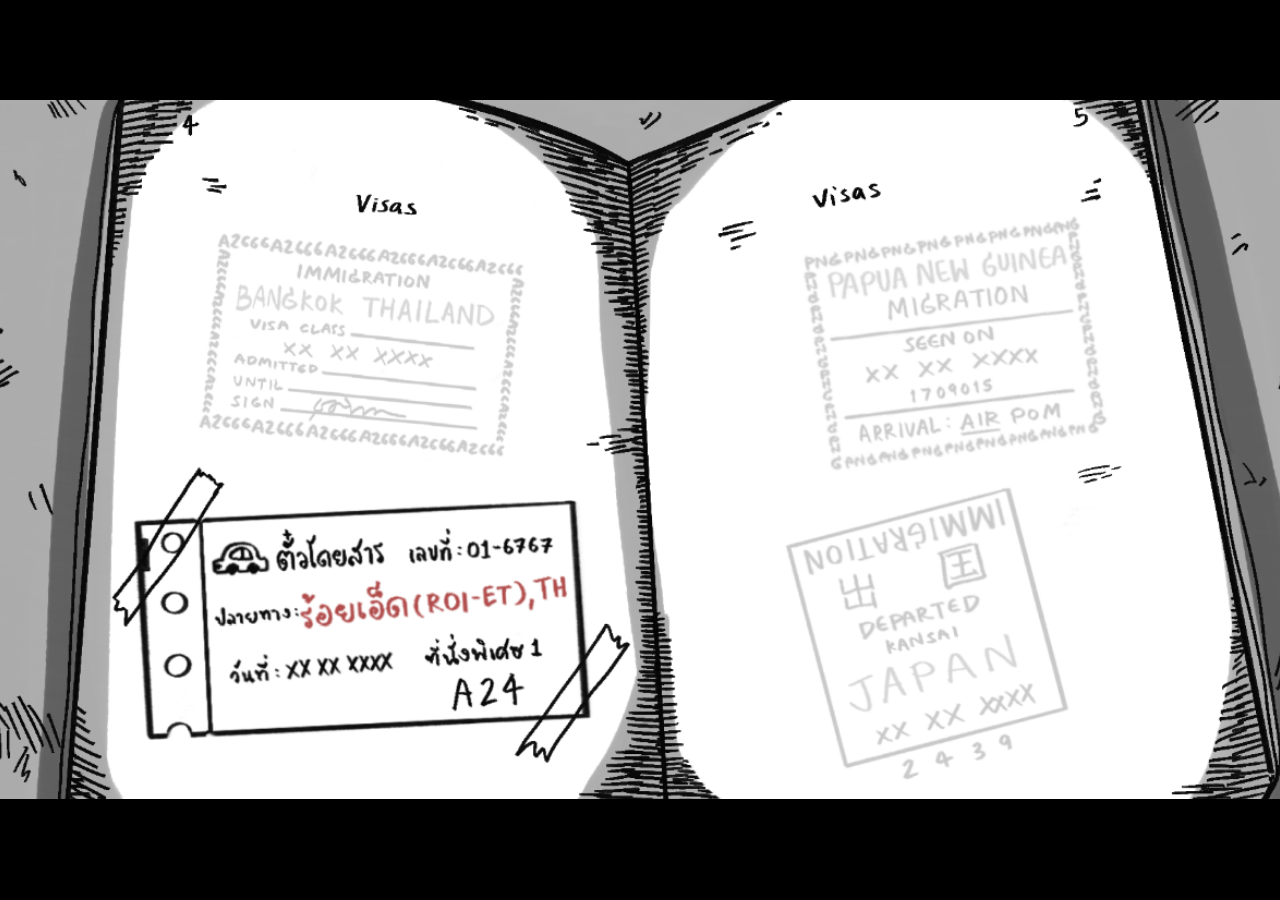
==== lobby.html @ 1dbfaedb "Add brush-stroke UI, camera motion and mobile support Replace the rounded dialog card with original " ====
<!doctype html>
<html lang="th">
<head>
<meta charset="utf-8">
<meta name="viewport" content="width=device-width, initial-scale=1, viewport-fit=cover, maximum-scale=1">
<meta name="color-scheme" content="light">
<title>Ways to Remain — Lobby</title>
<link rel="preconnect" href="https://fonts.googleapis.com">
<link rel="preconnect" href="https://fonts.gstatic.com" crossorigin>
<link rel="stylesheet" href="./css/base.css">
<link rel="stylesheet" href="./css/mobile.css">
<link rel="stylesheet" href="./css/lobby.css">
</head>
<body>

<div class="lobby">
  <div class="camera" id="camera">
    <div class="board" id="board">
      <img class="board__bg" src="./assets/lobby/passport.png" alt="หนังสือเดินทาง">

      <!-- data-focus-x/y = จุดที่กล้องจะแพนเข้าไปหา (% ของกระดาน) -->
      <button class="card card--ticket card--live" type="button"
              data-focus-x="30.71" data-focus-y="71.67"
              data-goto="./stages/roi-et.html"
              data-label="ร้อยเอ็ด — Roi Et, TH">
        <img src="./assets/lobby/ticket-roiet.png" alt="ตั๋วโดยสาร ปลายทาง ร้อยเอ็ด">
      </button>

      <div class="card card--bangkok card--locked"><img src="./assets/lobby/stamp-bangkok.png" alt=""></div>
      <div class="card card--png     card--locked"><img src="./assets/lobby/stamp-png.png"     alt=""></div>
      <div class="card card--japan   card--locked"><img src="./assets/lobby/stamp-japan.png"   alt=""></div>
    </div>
  </div>

  <div class="hint" id="hint"></div>
</div>

<script src="./js/core/touch.js"></script>
<script src="./js/core/transition.js"></script>
<script src="./js/core/parallax.js"></script>
<script src="./js/screens/lobby.js"></script>
</body>
</html>
---- css/base.css ----
@import url('https://fonts.googleapis.com/css2?family=Playpen+Sans+Thai:wght@100..800&display=swap');

:root {
  /* Opt out of Chrome's auto dark mode on Android, which otherwise inverts the
     greyscale artwork. The game supplies its own palette. */
  color-scheme: light;

  --ink:   #15130f;
  --paper: #d9d6ce;
  --void:  #000000;
  --ease:  cubic-bezier(.22,.61,.36,1);
  --font:  'Playpen Sans Thai', system-ui, sans-serif;
}

* { margin: 0; padding: 0; box-sizing: border-box; }

html, body {
  width: 100%; height: var(--app-h, 100%);
  overscroll-behavior: none;
  -webkit-tap-highlight-color: transparent;
  touch-action: manipulation;
  background: var(--void);
  font-family: var(--font);
  color: var(--ink);
  overflow: hidden;
  -webkit-font-smoothing: antialiased;
}

img { -webkit-user-drag: none; user-select: none; }

.curtain {
  position: fixed; inset: 0;
  background: var(--void);
  z-index: 9000;
  pointer-events: none;
  opacity: 0;
  transition: opacity .55s var(--ease);
}
.curtain.is-visible { opacity: 1; pointer-events: auto; }

@media (prefers-reduced-motion: reduce) {
  * { transition-duration: .01ms !important; animation-duration: .01ms !important; }
}
---- css/mobile.css ----
.rotate { display: none; }

@media (pointer: coarse) and (orientation: portrait) {
  .rotate {
    position: fixed; inset: 0; z-index: 9500;
    display: grid; place-items: center; text-align: center;
    background: var(--void); color: var(--paper);
    font-size: clamp(15px, 4.5vw, 22px); line-height: 1.8;
    padding: 8vw;
  }
  .rotate__icon { font-size: 3em; margin-bottom: .4em; }
}

@media (pointer: coarse) {
  /* No cursor to follow, and no hover to reveal what is tappable — so every
     interactive object keeps a soft glow instead. */
  .tag { display: none !important; }

  .obj img {
    filter: drop-shadow(0 0 9px rgba(255,255,255,.75));
    animation: breathe 2.6s ease-in-out infinite;
  }
  .obj.is-hot img {
    filter: drop-shadow(0 0 16px rgba(255,255,255,1))
            drop-shadow(0 0 34px rgba(255,255,255,.6));
  }
  @keyframes breathe { 0%,100% { opacity: .88; } 50% { opacity: 1; } }

  .viewport { touch-action: none; }

  /* Fingers need more than a 4%-wide target. */
  .hotspot--villager { left: 63.9%; width: 8.9%; }
  .hotspot--coffin   { left:  9.0%; width: 23.2%; }

  .start { font-size: 5.2cqw; padding: .4em 1em; }
  .back, .intro__skip { padding: 1em 1.8em; font-size: clamp(14px, 3.2vw, 18px); }
}

/* Landscape phones are short — give the dialog and portrait room to breathe. */
@media (max-height: 520px) {
  .dialog {
    bottom: 2vh; min-height: 30vh;
    padding: 4vh 4vw 4vh clamp(96px, 20vw, 150px);
  }
  .dialog__portrait { height: clamp(110px, 46vh, 190px); }
  .dialog__name { font-size: clamp(13px, 2.6vw, 18px); }
  .dialog__text { font-size: clamp(13px, 2.7vw, 19px); line-height: 1.6; min-height: 3em; }
  .dialog__next { right: 4vw; bottom: 2vh; }
  .hint { font-size: clamp(12px, 2.6vw, 16px); padding: .8em 1.6em; }
}
---- css/lobby.css ----
.lobby {
  position: absolute; top: 50%; left: 50%;
  transform: translate(-50%, -50%);
  width:  min(100vw, calc(var(--app-h, 100vh) * 1980 / 1080));
  height: min(var(--app-h, 100vh), calc(100vw * 1080 / 1980));
  overflow: hidden;
}

.camera { position: absolute; inset: 0; will-change: transform; }

.board {
  position: absolute; inset: 0;
  transform: scale(1);
  transform-origin: 50% 50%;
  transition: transform .8s var(--ease);
}
.board.is-zoomed { transform: scale(1.26); }

.board__bg { position: absolute; inset: 0; width: 100%; height: 100%; object-fit: fill; }

/* Positions measured off the client's layout reference. */
.card {
  position: absolute;
  padding: 0; border: 0; background: none;
  cursor: pointer;
  transition: transform .5s var(--ease), filter .5s var(--ease);
}
.card img { display: block; width: 100%; height: auto; }

.card--ticket  { left: 11.061%; top: 50.556%; width: 39.091%; }
.card--bangkok { left: 17.525%; top: 18.519%; width: 25.101%; }
.card--png     { left: 59.141%; top: 15.833%; width: 25.303%; }
.card--japan   { left: 59.141%; top: 53.519%; width: 22.172%; }

.card--live:hover img,
.card--live:focus-visible img { filter: drop-shadow(0 0 .9vw rgba(0,0,0,.35)); }
.card--live:focus-visible { outline: none; }
.card--live:active { transform: scale(.985); }

/* Stages with no art yet. */
.card--locked {
  filter: grayscale(1) contrast(.55) opacity(.28);
  pointer-events: none;
  cursor: default;
}

.hint {
  position: absolute; left: 50%; bottom: 4.5%;
  transform: translateX(-50%);
  font-size: clamp(13px, 1.25vw, 20px);
  color: var(--paper);
  background: url('../assets/ui/brush-tag.svg') center/100% 100% no-repeat;
  padding: .9em 2em;
  opacity: 0; pointer-events: none;
  transition: opacity .4s var(--ease);
  z-index: 50;
}
.hint.is-visible { opacity: 1; }
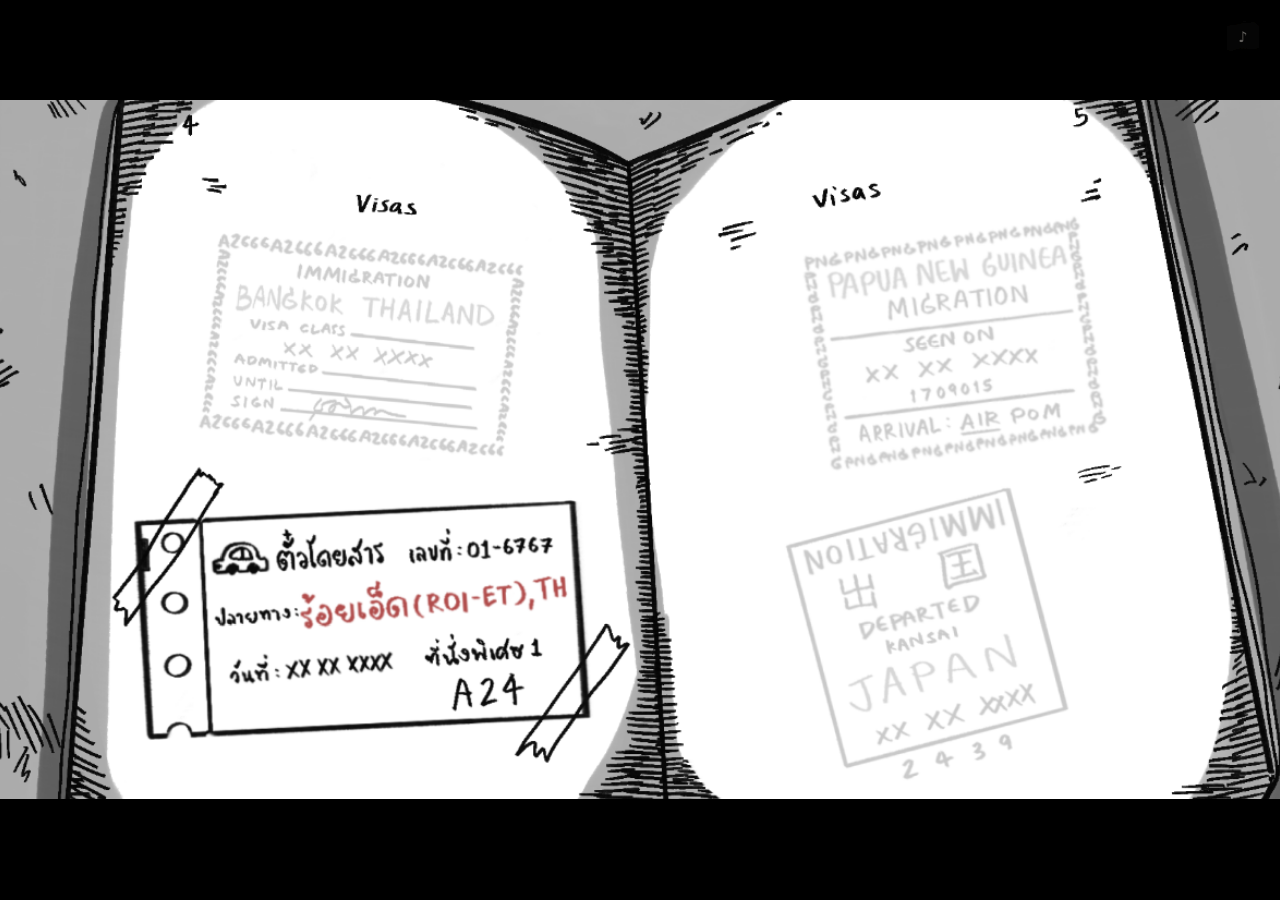
==== commit 76fc74ee: "Add BGM and SFX" ====
--- a/lobby.html
+++ b/lobby.html
@@ -36,6 +36,7 @@
 </div>
 
 <script src="./js/core/touch.js"></script>
+<script src="./js/core/audio.js"></script>
 <script src="./js/core/transition.js"></script>
 <script src="./js/core/parallax.js"></script>
 <script src="./js/screens/lobby.js"></script>
--- a/css/base.css
+++ b/css/base.css
@@ -28,6 +28,17 @@
 
 img { -webkit-user-drag: none; user-select: none; }
 
+button {
+  font-family: inherit;
+  border: 0;
+  background: none;
+  -webkit-tap-highlight-color: transparent;
+}
+button, button:focus, button:focus-visible, button::-moz-focus-inner {
+  outline: 0;
+  border: 0;
+}
+
 .curtain {
   position: fixed; inset: 0;
   background: var(--void);
@@ -41,3 +52,16 @@
 @media (prefers-reduced-motion: reduce) {
   * { transition-duration: .01ms !important; animation-duration: .01ms !important; }
 }
+
+.mute {
+  position: fixed; right: 1.6vw; top: 2.2vh; z-index: 800;
+  width: 2.6em; height: 2.6em;
+  font-size: clamp(12px, 1vw, 16px);
+  color: var(--paper);
+  background: url('../assets/ui/brush-tag.svg') center/100% 100% no-repeat;
+  cursor: pointer; opacity: .45;
+  transition: opacity .25s var(--ease);
+}
+.mute:hover { opacity: .9; }
+.mute::before { content: '♪'; font-size: 1.15em; line-height: 1; }
+:root.is-muted .mute::before { content: '♪'; opacity: .35; text-decoration: line-through; }
--- a/css/lobby.css
+++ b/css/lobby.css
@@ -34,7 +34,6 @@
 
 .card--live:hover img,
 .card--live:focus-visible img { filter: drop-shadow(0 0 .9vw rgba(0,0,0,.35)); }
-.card--live:focus-visible { outline: none; }
 .card--live:active { transform: scale(.985); }
 
 /* Stages with no art yet. */
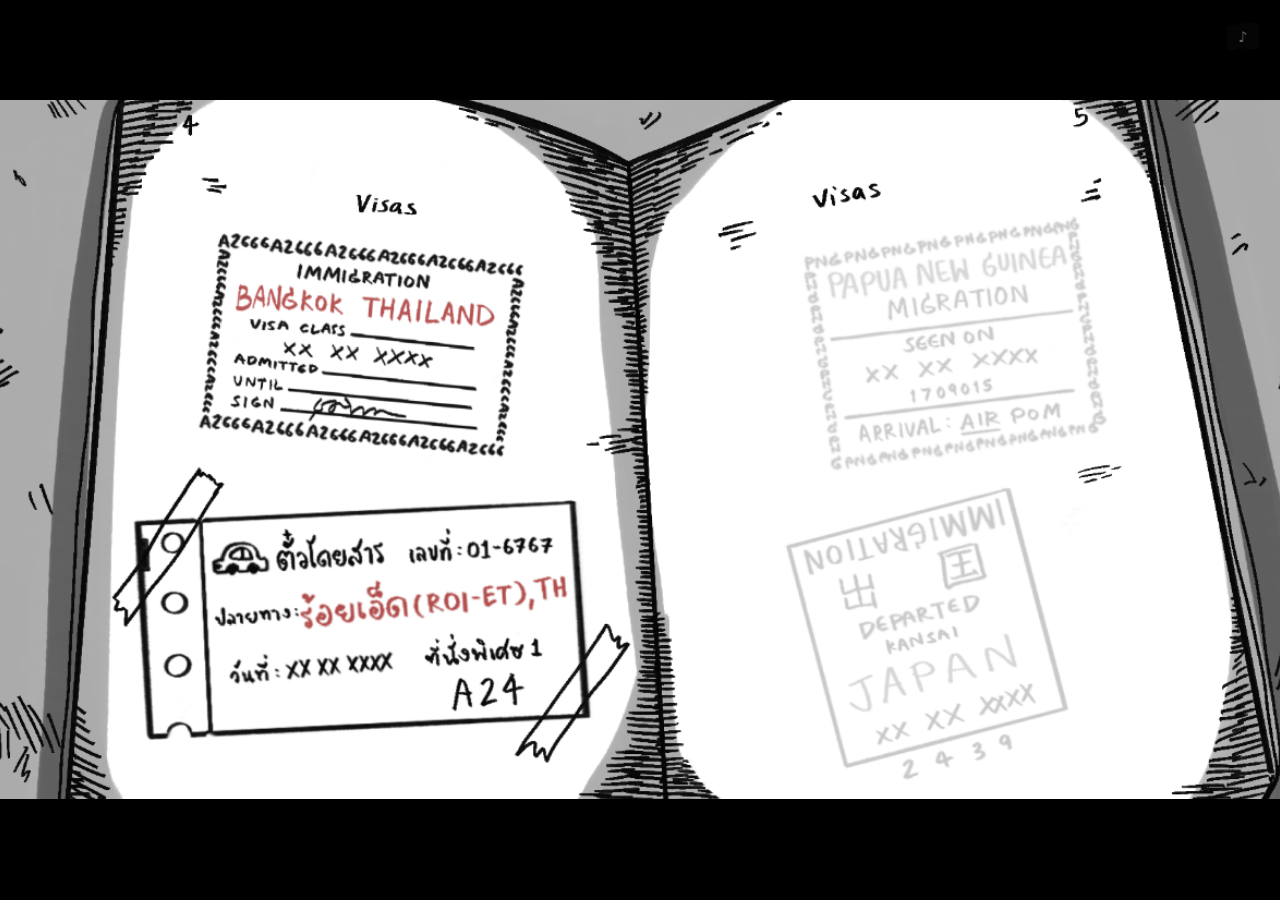
==== commit b4f58907: "Add Bangkok stage and Persona-style two-sided dialog" ====
--- a/lobby.html
+++ b/lobby.html
@@ -26,7 +26,12 @@
         <img src="./assets/lobby/ticket-roiet.png" alt="ตั๋วโดยสาร ปลายทาง ร้อยเอ็ด">
       </button>
 
-      <div class="card card--bangkok card--locked"><img src="./assets/lobby/stamp-bangkok.png" alt=""></div>
+      <button class="card card--bangkok card--live" type="button"
+              data-focus-x="30.05" data-focus-y="36.06"
+              data-goto="./stages/bangkok.html"
+              data-label="กรุงเทพฯ — Bangkok, TH">
+        <img src="./assets/lobby/stamp-bangkok.png" alt="ตราวีซ่า กรุงเทพ">
+      </button>
       <div class="card card--png     card--locked"><img src="./assets/lobby/stamp-png.png"     alt=""></div>
       <div class="card card--japan   card--locked"><img src="./assets/lobby/stamp-japan.png"   alt=""></div>
     </div>
--- a/css/base.css
+++ b/css/base.css
@@ -8,6 +8,7 @@
   --ink:   #15130f;
   --paper: #d9d6ce;
   --void:  #000000;
+  --accent:#a84848;   /* แดงที่ลูกค้าใช้ในตั๋วกับตราวีซ่าอยู่แล้ว */
   --ease:  cubic-bezier(.22,.61,.36,1);
   --font:  'Playpen Sans Thai', system-ui, sans-serif;
 }
--- a/css/mobile.css
+++ b/css/mobile.css
@@ -28,9 +28,7 @@
 
   .viewport { touch-action: none; }
 
-  /* Fingers need more than a 4%-wide target. */
-  .hotspot--villager { left: 63.9%; width: 8.9%; }
-  .hotspot--coffin   { left:  9.0%; width: 23.2%; }
+  /* ขยายพื้นที่กดของแต่ละด่านอยู่ใน css/stage-<ด่าน>.css */
 
   .start { font-size: 5.2cqw; padding: .4em 1em; }
   .back, .intro__skip { padding: 1em 1.8em; font-size: clamp(14px, 3.2vw, 18px); }
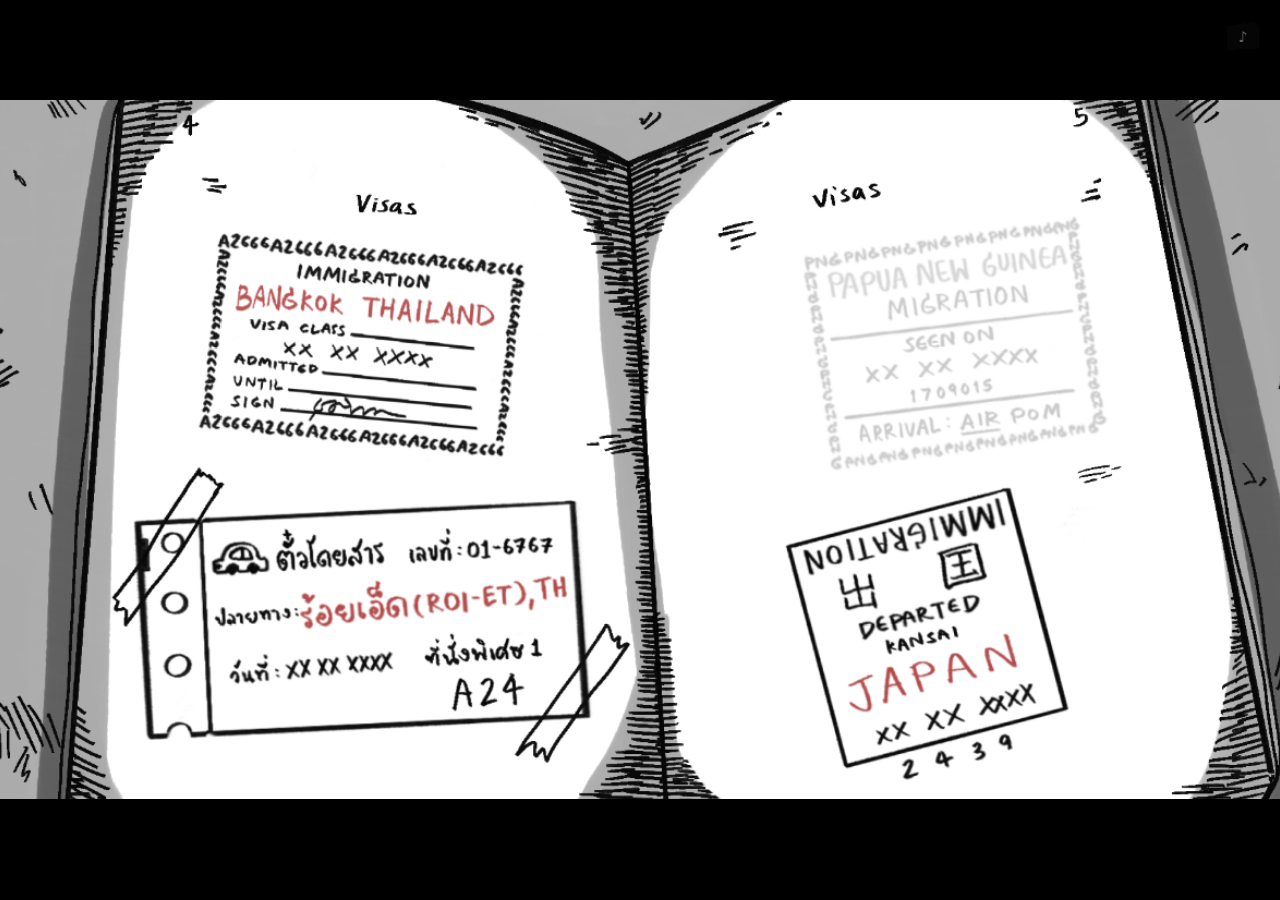
==== commit 716f3917: "Add Japan stage, route Thai and Japanese BGM, scale down dialog and character" ====
--- a/lobby.html
+++ b/lobby.html
@@ -33,7 +33,12 @@
         <img src="./assets/lobby/stamp-bangkok.png" alt="ตราวีซ่า กรุงเทพ">
       </button>
       <div class="card card--png     card--locked"><img src="./assets/lobby/stamp-png.png"     alt=""></div>
-      <div class="card card--japan   card--locked"><img src="./assets/lobby/stamp-japan.png"   alt=""></div>
+      <button class="card card--japan card--live" type="button"
+              data-focus-x="70.56" data-focus-y="73.24"
+              data-goto="./stages/japan.html"
+              data-label="ญี่ปุ่น — Japan">
+        <img src="./assets/lobby/stamp-japan.png" alt="ตราตรวจคนเข้าเมือง ญี่ปุ่น">
+      </button>
     </div>
   </div>
 
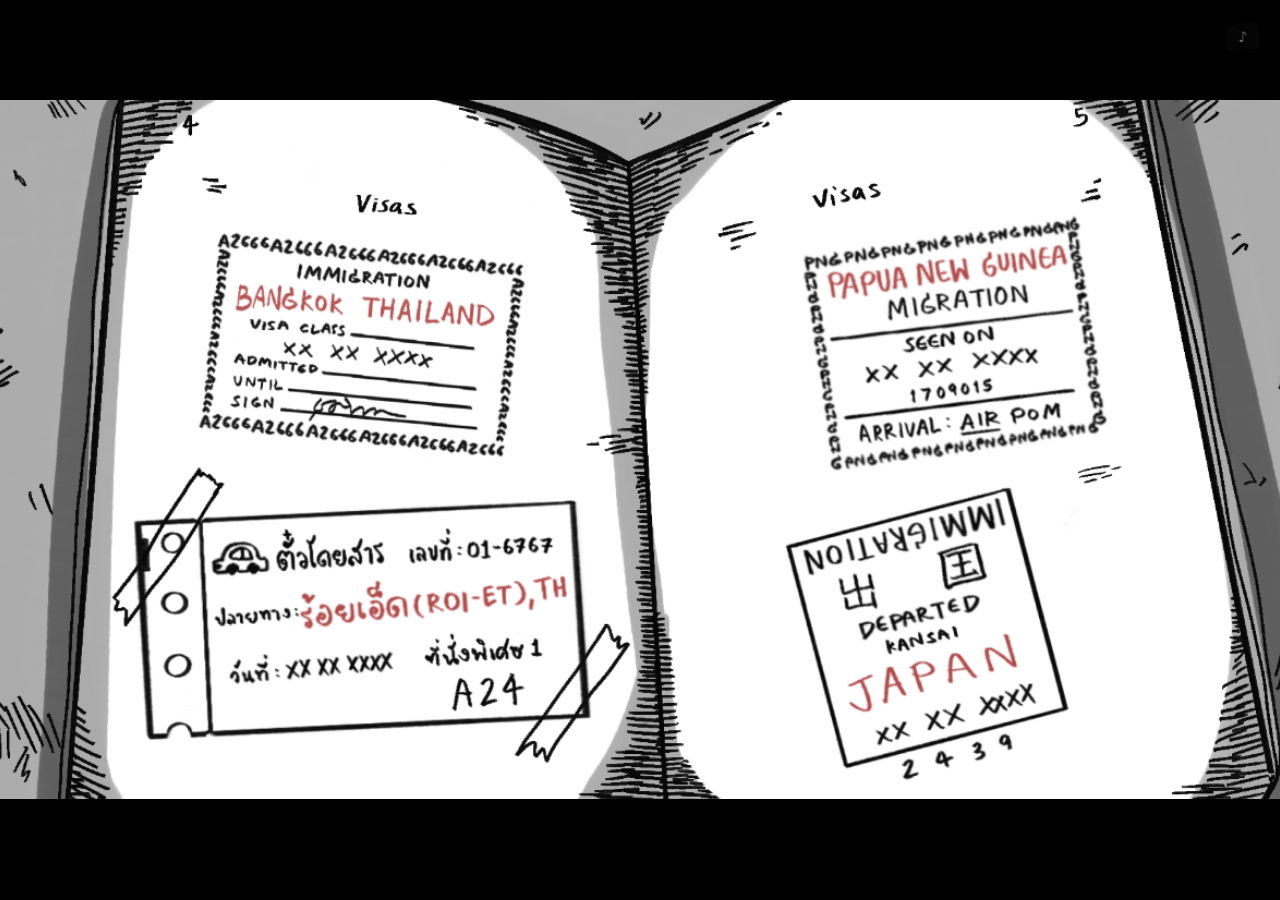
==== commit 2bf9c5b7: "Remove outline from the character name plate" ====
--- a/lobby.html
+++ b/lobby.html
@@ -32,7 +32,12 @@
               data-label="กรุงเทพฯ — Bangkok, TH">
         <img src="./assets/lobby/stamp-bangkok.png" alt="ตราวีซ่า กรุงเทพ">
       </button>
-      <div class="card card--png     card--locked"><img src="./assets/lobby/stamp-png.png"     alt=""></div>
+      <button class="card card--png card--live" type="button"
+              data-focus-x="72.53" data-focus-y="35.65"
+              data-goto="./stages/papua.html"
+              data-label="ปาปัวนิวกินี — Papua New Guinea">
+        <img src="./assets/lobby/stamp-png.png" alt="ตราตรวจคนเข้าเมือง ปาปัวนิวกินี">
+      </button>
       <button class="card card--japan card--live" type="button"
               data-focus-x="70.56" data-focus-y="73.24"
               data-goto="./stages/japan.html"
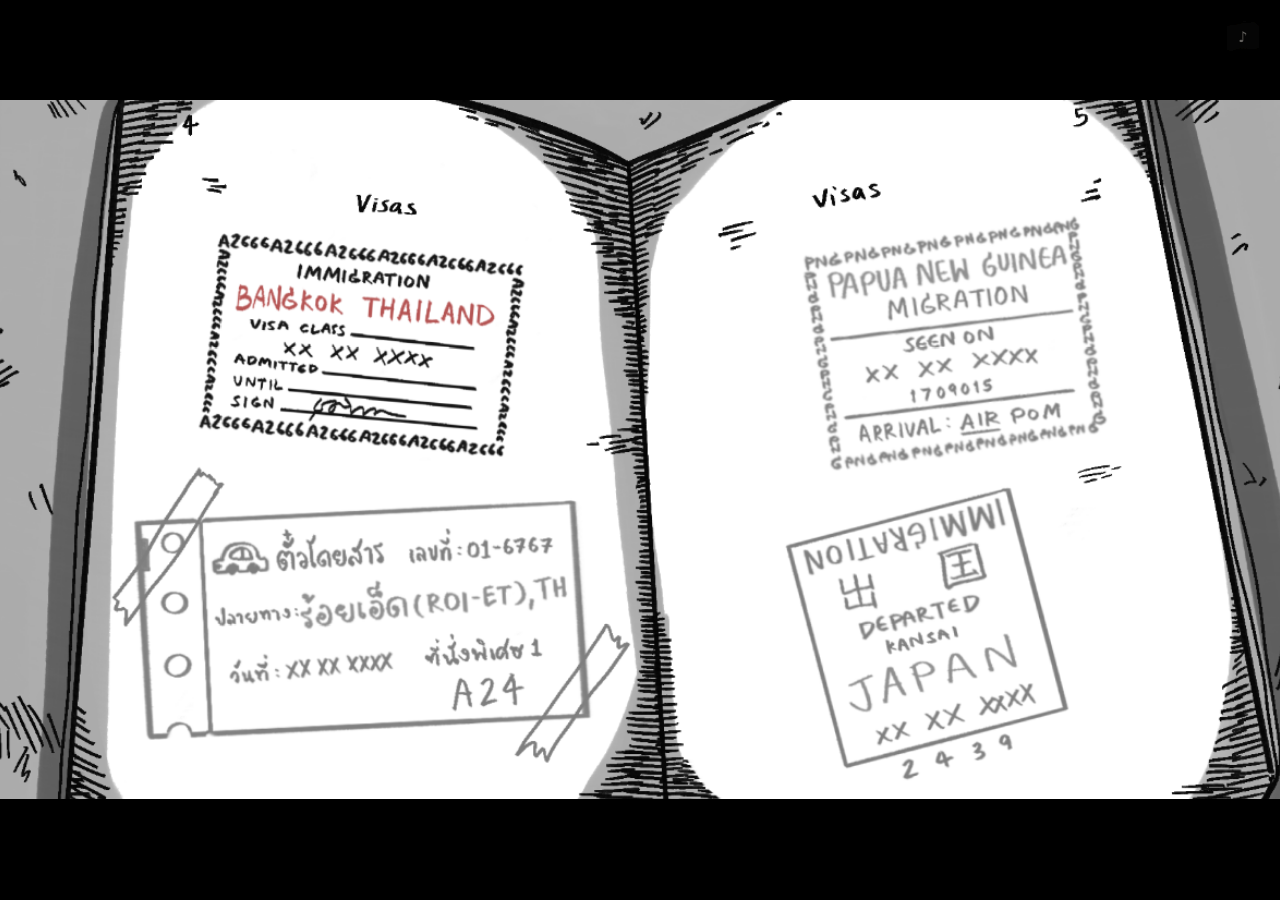
==== commit d03bf017: "Lock stages into sequence, end the game on Japan with The End screen" ====
--- a/lobby.html
+++ b/lobby.html
@@ -19,26 +19,26 @@
       <img class="board__bg" src="./assets/lobby/passport.png" alt="หนังสือเดินทาง">
 
       <!-- data-focus-x/y = จุดที่กล้องจะแพนเข้าไปหา (% ของกระดาน) -->
-      <button class="card card--ticket card--live" type="button"
+      <button class="card card--ticket card--live" type="button" data-stage="roiet"
               data-focus-x="30.71" data-focus-y="71.67"
               data-goto="./stages/roi-et.html"
               data-label="ร้อยเอ็ด — Roi Et, TH">
         <img src="./assets/lobby/ticket-roiet.png" alt="ตั๋วโดยสาร ปลายทาง ร้อยเอ็ด">
       </button>
 
-      <button class="card card--bangkok card--live" type="button"
+      <button class="card card--bangkok card--live" type="button" data-stage="bangkok"
               data-focus-x="30.05" data-focus-y="36.06"
               data-goto="./stages/bangkok.html"
               data-label="กรุงเทพฯ — Bangkok, TH">
         <img src="./assets/lobby/stamp-bangkok.png" alt="ตราวีซ่า กรุงเทพ">
       </button>
-      <button class="card card--png card--live" type="button"
+      <button class="card card--png card--live" type="button" data-stage="papua"
               data-focus-x="72.53" data-focus-y="35.65"
               data-goto="./stages/papua.html"
               data-label="ปาปัวนิวกินี — Papua New Guinea">
         <img src="./assets/lobby/stamp-png.png" alt="ตราตรวจคนเข้าเมือง ปาปัวนิวกินี">
       </button>
-      <button class="card card--japan card--live" type="button"
+      <button class="card card--japan card--live" type="button" data-stage="japan"
               data-focus-x="70.56" data-focus-y="73.24"
               data-goto="./stages/japan.html"
               data-label="ญี่ปุ่น — Japan">
@@ -51,6 +51,8 @@
 </div>
 
 <script src="./js/core/touch.js"></script>
+<script src="./js/core/preload.js"></script>
+<script src="./js/core/progress.js"></script>
 <script src="./js/core/audio.js"></script>
 <script src="./js/core/transition.js"></script>
 <script src="./js/core/parallax.js"></script>
--- a/css/base.css
+++ b/css/base.css
@@ -66,3 +66,89 @@
 .mute:hover { opacity: .9; }
 .mute::before { content: '♪'; font-size: 1.15em; line-height: 1; }
 :root.is-muted .mute::before { content: '♪'; opacity: .35; text-decoration: line-through; }
+
+/* --- หน้าจอโหลด --- */
+.loader {
+  position: fixed; inset: 0; z-index: 9500;
+  display: grid; place-items: center;
+  background: var(--void);
+  opacity: 1; transition: opacity .55s var(--ease);
+}
+.loader.is-done { opacity: 0; pointer-events: none; }
+
+.loader__box {
+  width: min(74vw, 460px);
+  display: flex; flex-direction: column; align-items: center;
+}
+
+.loader__label {
+  color: var(--paper);
+  font-size: clamp(15px, 1.5vw, 24px);
+  letter-spacing: .08em;
+  margin-bottom: 1.4em;
+}
+/* จุดไข่ปลาวิ่งต่อท้าย ให้รู้ว่ายังไม่ค้าง */
+.loader__label::after {
+  content: '';
+  animation: dots 1.4s steps(4, end) infinite;
+}
+@keyframes dots { to { content: '...'; } }
+
+.loader__bar {
+  height: 3px; width: 100%;
+  background: rgba(217, 214, 206, .14);
+  overflow: hidden;
+}
+.loader__bar i {
+  display: block; height: 100%; width: 0;
+  background: var(--accent);
+  transition: width .35s var(--ease);
+}
+
+.loader__count {
+  margin-top: 1em;
+  color: var(--paper); opacity: .4;
+  font-size: clamp(11px, 1vw, 15px);
+  font-variant-numeric: tabular-nums;
+  letter-spacing: .03em;
+}
+
+/* ปุ่มข้าม โผล่หลังจากรอไปสักพัก เกมโหลดทั้งหมด 44 MB จะได้ไม่ต้องนั่งรอจนจบ */
+.loader__skip {
+  margin-top: 2.4em;
+  font-family: var(--font);
+  font-size: clamp(12px, 1.1vw, 17px);
+  color: var(--paper);
+  background: url('../assets/ui/brush-tag.svg') center/100% 100% no-repeat;
+  padding: .9em 2.6em;
+  cursor: pointer;
+  opacity: 0; pointer-events: none;
+  transform: translateY(6px);
+  transition: opacity .4s var(--ease), transform .4s var(--ease);
+}
+.loader.can-skip .loader__skip { opacity: .65; pointer-events: auto; transform: none; }
+.loader.can-skip .loader__skip:hover { opacity: 1; }
+
+@media (prefers-reduced-motion: reduce) {
+  .loader__label::after { animation: none; content: '...'; }
+}
+
+/* --- จอ The End ปิดท้ายหลังจบด่านสุดท้าย --- */
+.the-end {
+  position: fixed; inset: 0; z-index: 9400;
+  display: grid; place-items: center;
+  background: var(--void);
+  opacity: 0; transition: opacity 1.6s var(--ease);
+  cursor: pointer;
+}
+.the-end.is-in { opacity: 1; }
+
+.the-end__word {
+  color: var(--paper);
+  font-size: clamp(30px, min(6vw, 11vh), 96px);
+  letter-spacing: .1em;
+  opacity: 0;
+  transform: translateY(12px);
+  transition: opacity 1.4s var(--ease) .7s, transform 1.4s var(--ease) .7s;
+}
+.the-end.is-in .the-end__word { opacity: 1; transform: none; }
--- a/css/lobby.css
+++ b/css/lobby.css
@@ -55,3 +55,16 @@
   z-index: 50;
 }
 .hint.is-visible { opacity: 1; }
+
+/* --- ด่านที่ยังไปไม่ถึง --- */
+.card.is-locked {
+  cursor: not-allowed;
+}
+.card.is-locked img {
+  filter: grayscale(1) brightness(.42) contrast(.85);
+  opacity: .55;
+}
+.card.is-locked:hover img { filter: grayscale(1) brightness(.5) contrast(.85); }
+
+/* ด่านที่ผ่านแล้ว ให้ตราดูเข้มขึ้นหน่อย จะได้รู้ว่าประทับไปแล้ว */
+.card.is-done img { filter: contrast(1.12) saturate(1.05); }
